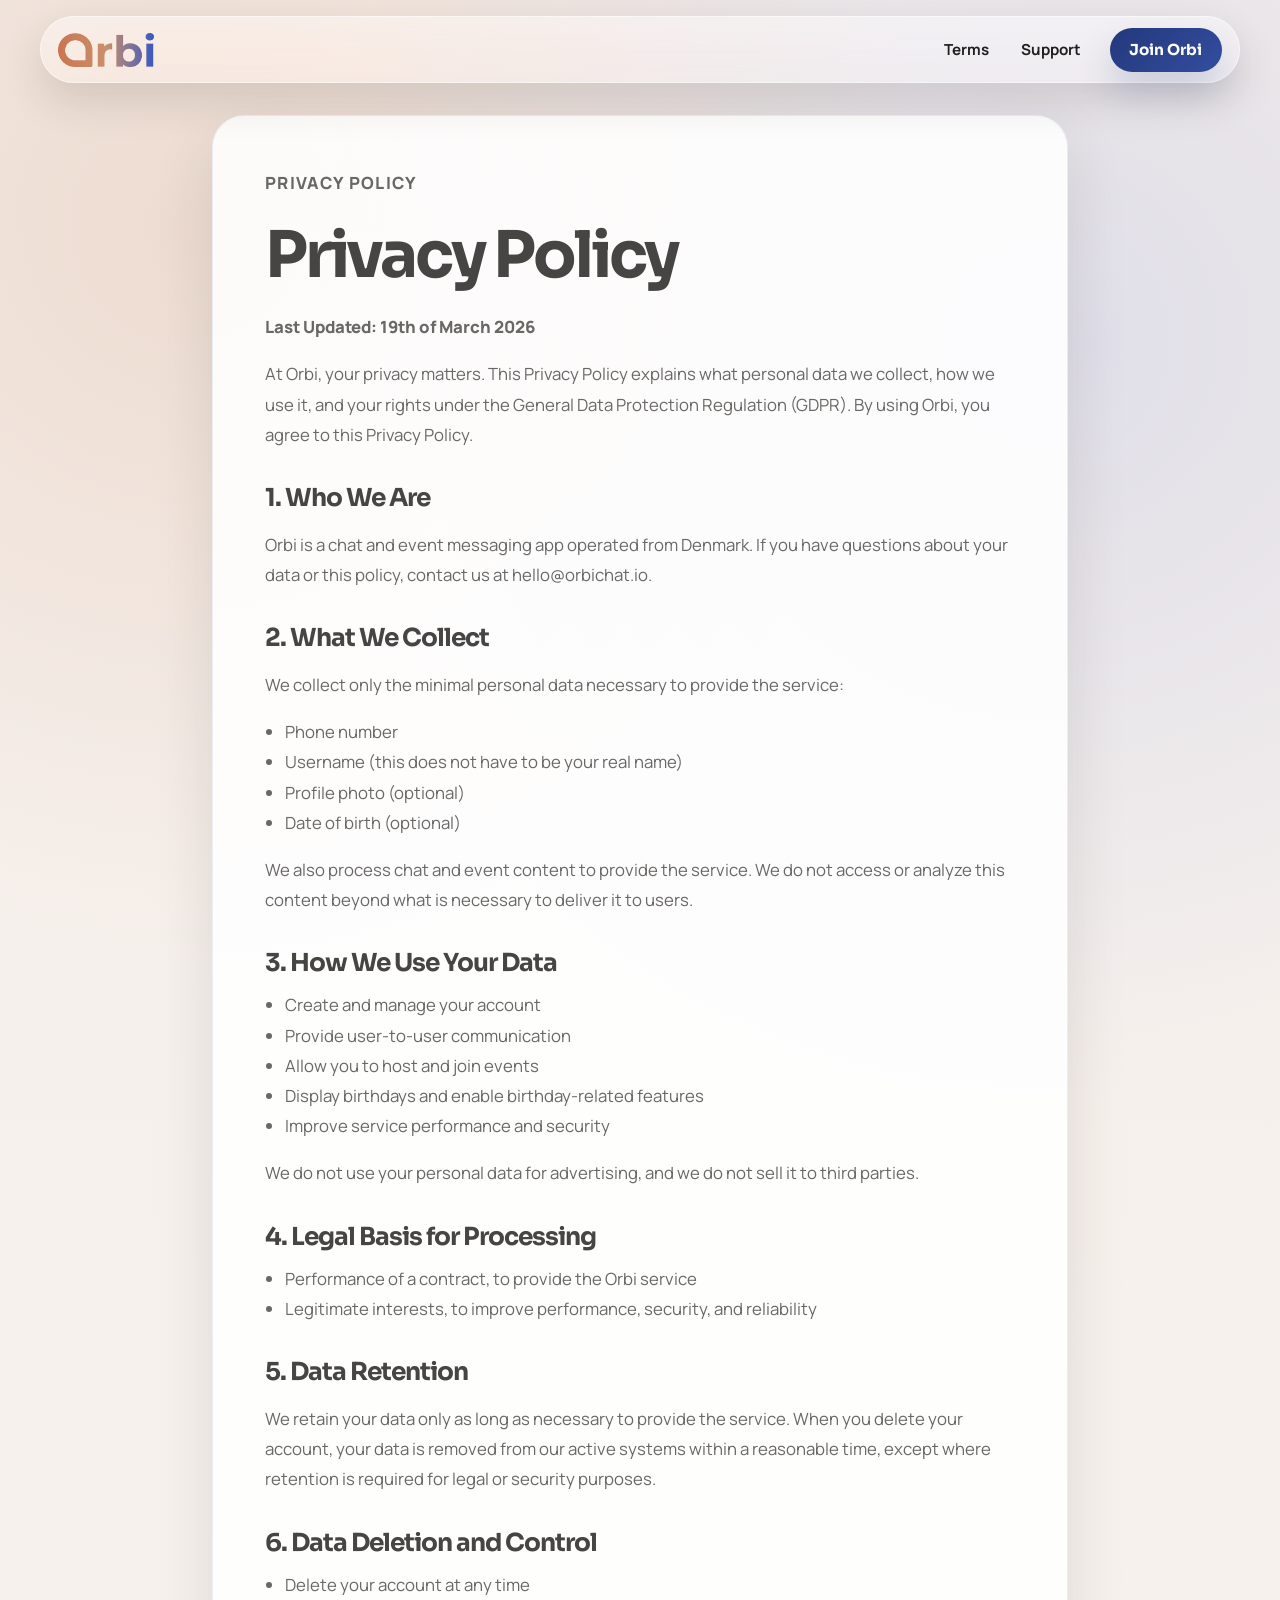
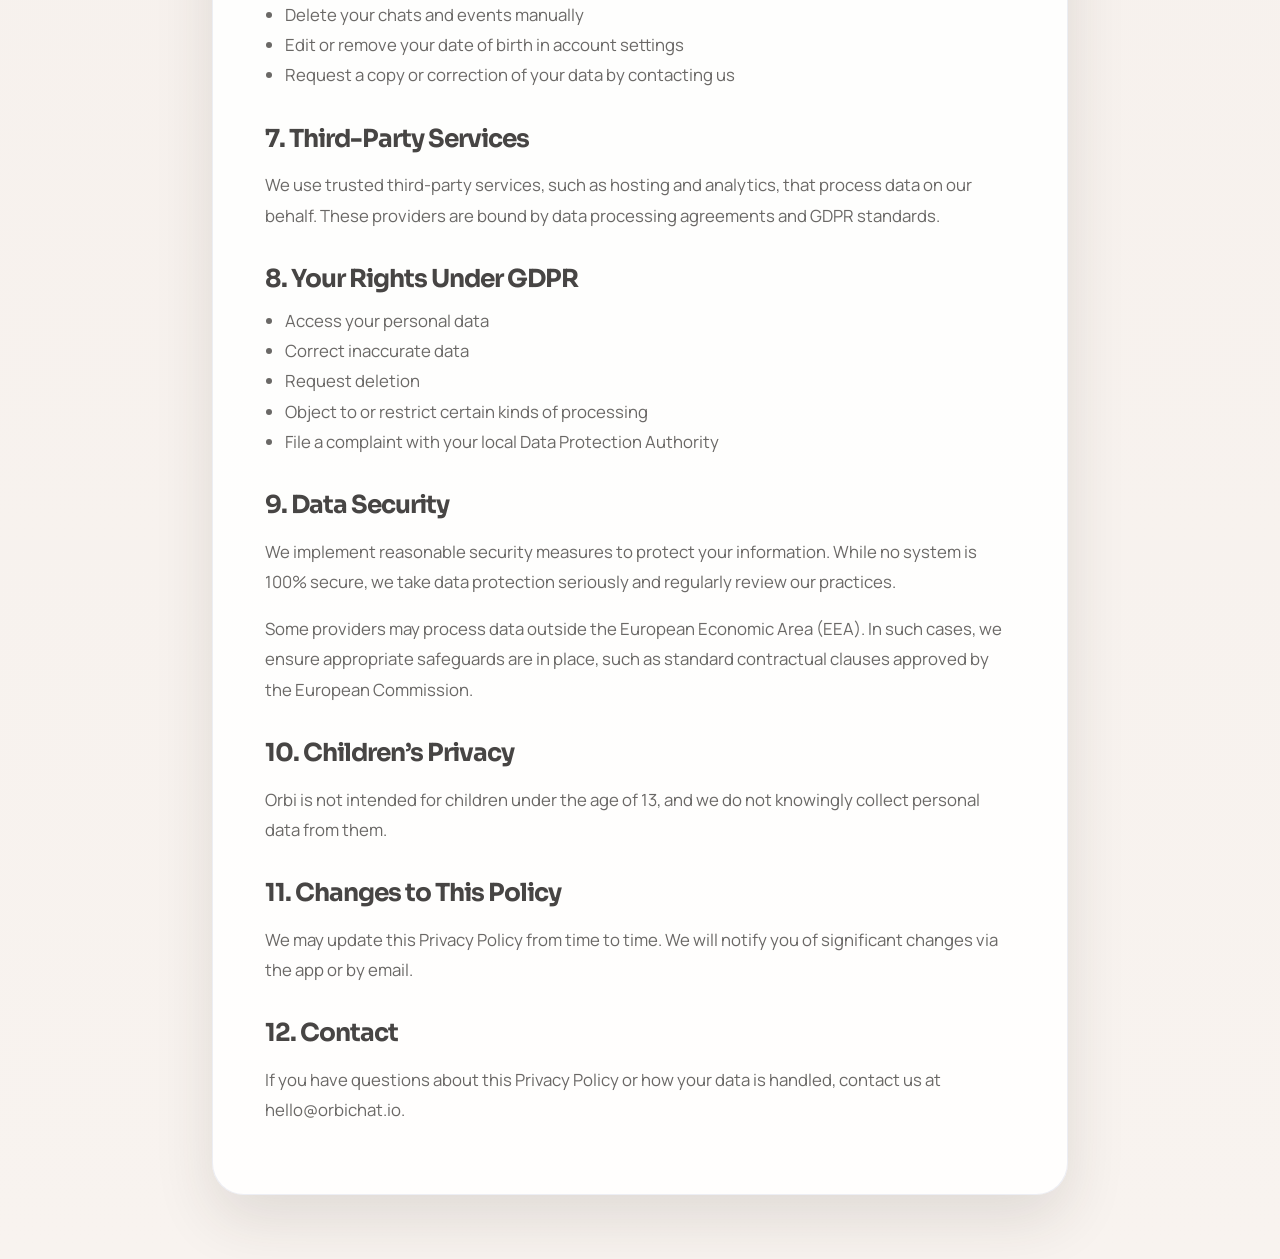
==== privacy/index.html @ 4a2b4b4e ".html removal" ====
<!DOCTYPE html>
<html lang="en">
  <head>
    <meta charset="UTF-8" />
    <meta name="viewport" content="width=device-width, initial-scale=1.0" />
    <title>Orbi | Privacy Policy</title>
    <meta
      name="description"
      content="Read how Orbi handles personal data, privacy, and GDPR-related rights."
    />
    <link rel="canonical" href="https://orbichat.io/privacy" />
    <link rel="icon" type="image/png" href="../assets/favicon.png" />
    <link rel="preconnect" href="https://fonts.googleapis.com" />
    <link rel="preconnect" href="https://fonts.gstatic.com" crossorigin />
    <link
      href="https://fonts.googleapis.com/css2?family=Manrope:wght@400;500;600;700;800&family=Sora:wght@500;600;700;800&display=swap"
      rel="stylesheet"
    />
    <link rel="stylesheet" href="../styles.css" />
  </head>
  <body class="legal-body">
    <div class="page-shell">
      <header class="site-header legal-header">
        <div class="nav-shell">
          <a class="brand" href="../" aria-label="Orbi home">
            <img src="../assets/orbi-logo-color.png" alt="Orbi" />
          </a>
          <nav class="site-nav desktop-nav" aria-label="Secondary">
            <a href="../terms">Terms</a>
            <a href="../support">Support</a>
          </nav>
          <a class="cta-pill desktop-cta" href="../">Join Orbi</a>
          <button
            class="menu-toggle"
            type="button"
            aria-expanded="false"
            aria-controls="mobile-menu"
            aria-label="Open menu"
          >
            <span></span>
            <span></span>
            <span></span>
          </button>
          <div class="mobile-menu" id="mobile-menu">
            <nav class="mobile-nav" aria-label="Mobile Secondary">
              <a href="../terms" data-menu-close>Terms</a>
              <a href="../support" data-menu-close>Support</a>
            </nav>
            <a
              class="cta-pill mobile-cta"
              href="../"
              data-menu-close
              >Join Orbi</a
            >
          </div>
        </div>
      </header>

      <main class="legal-main">
        <article class="legal-sheet" data-reveal>
          <p class="eyebrow">Privacy Policy</p>
          <h1>Privacy Policy</h1>
          <p class="legal-lead">Last Updated: 19th of March 2026</p>
          <p>
            At Orbi, your privacy matters. This Privacy Policy explains what
            personal data we collect, how we use it, and your rights under the
            General Data Protection Regulation (GDPR). By using Orbi, you agree
            to this Privacy Policy.
          </p>

          <section>
            <h2>1. Who We Are</h2>
            <p>
              Orbi is a chat and event messaging app operated from Denmark. If
              you have questions about your data or this policy, contact us at
              <a href="mailto:hello@orbichat.io">hello@orbichat.io</a>.
            </p>
          </section>

          <section>
            <h2>2. What We Collect</h2>
            <p>We collect only the minimal personal data necessary to provide the service:</p>
            <ul>
              <li>Phone number</li>
              <li>Username (this does not have to be your real name)</li>
              <li>Profile photo (optional)</li>
              <li>Date of birth (optional)</li>
            </ul>
            <p>
              We also process chat and event content to provide the service. We
              do not access or analyze this content beyond what is necessary to
              deliver it to users.
            </p>
          </section>

          <section>
            <h2>3. How We Use Your Data</h2>
            <ul>
              <li>Create and manage your account</li>
              <li>Provide user-to-user communication</li>
              <li>Allow you to host and join events</li>
              <li>Display birthdays and enable birthday-related features</li>
              <li>Improve service performance and security</li>
            </ul>
            <p>
              We do not use your personal data for advertising, and we do not
              sell it to third parties.
            </p>
          </section>

          <section>
            <h2>4. Legal Basis for Processing</h2>
            <ul>
              <li>Performance of a contract, to provide the Orbi service</li>
              <li>Legitimate interests, to improve performance, security, and reliability</li>
            </ul>
          </section>

          <section>
            <h2>5. Data Retention</h2>
            <p>
              We retain your data only as long as necessary to provide the
              service. When you delete your account, your data is removed from
              our active systems within a reasonable time, except where retention
              is required for legal or security purposes.
            </p>
          </section>

          <section>
            <h2>6. Data Deletion and Control</h2>
            <ul>
              <li>Delete your account at any time</li>
              <li>Delete your chats and events manually</li>
              <li>Edit or remove your date of birth in account settings</li>
              <li>Request a copy or correction of your data by contacting us</li>
            </ul>
          </section>

          <section>
            <h2>7. Third-Party Services</h2>
            <p>
              We use trusted third-party services, such as hosting and analytics,
              that process data on our behalf. These providers are bound by data
              processing agreements and GDPR standards.
            </p>
          </section>

          <section>
            <h2>8. Your Rights Under GDPR</h2>
            <ul>
              <li>Access your personal data</li>
              <li>Correct inaccurate data</li>
              <li>Request deletion</li>
              <li>Object to or restrict certain kinds of processing</li>
              <li>File a complaint with your local Data Protection Authority</li>
            </ul>
          </section>

          <section>
            <h2>9. Data Security</h2>
            <p>
              We implement reasonable security measures to protect your
              information. While no system is 100% secure, we take data
              protection seriously and regularly review our practices.
            </p>
            <p>Some providers may process data outside the European Economic Area (EEA). 
              In such cases, we ensure appropriate safeguards are in place, 
              such as standard contractual clauses approved by the European Commission.</p>
          </section>

          <section>
            <h2>10. Children’s Privacy</h2>
            <p>
              Orbi is not intended for children under the age of 13, and we do
              not knowingly collect personal data from them.
            </p>
          </section>

          <section>
            <h2>11. Changes to This Policy</h2>
            <p>
              We may update this Privacy Policy from time to time. We will notify
              you of significant changes via the app or by email.
            </p>
          </section>

          <section>
            <h2>12. Contact</h2>
            <p>
              If you have questions about this Privacy Policy or how your data is
              handled, contact us at
              <a href="mailto:hello@orbichat.io">hello@orbichat.io</a>.
            </p>
          </section>
        </article>
      </main>
    </div>

    <script src="../script.js"></script>
  </body>
</html>
---- styles.css ----
:root {
  --bg: #f5efeb;
  --bg-soft: #fbf7f3;
  --surface: rgba(255, 255, 255, 0.8);
  --surface-strong: #ffffff;
  --ink: #474544;
  --muted: #6a6866;
  --brand-orange: #c98358;
  --brand-orange-deep: #b86538;
  --brand-blue: #24387b;
  --brand-blue-light: #6c82d8;
  --brand-blue-deep: #334d9f;
  --line: rgba(36, 56, 123, 0.08);
  --shadow-lg: 0 24px 60px rgba(47, 40, 36, 0.12);
  --shadow-md: 0 18px 40px rgba(47, 40, 36, 0.12);
  --radius-xl: 2rem;
  --radius-lg: 1.5rem;
  --radius-pill: 999px;
  --content-width: 1200px;
  --section-padding: clamp(4rem, 7vw, 6.5rem);
}

*,
*::before,
*::after {
  box-sizing: border-box;
}

html {
  scroll-behavior: smooth;
  overflow-x: clip;
}

body {
  margin: 0;
  font-family: "Manrope", sans-serif;
  background:
    radial-gradient(circle at 15% 8%, rgba(201, 131, 88, 0.18), transparent 26%),
    radial-gradient(circle at 82% 12%, rgba(108, 130, 216, 0.16), transparent 28%),
    linear-gradient(180deg, var(--bg) 0%, #f8f3ef 100%);
  color: var(--ink);
  overflow-x: clip;
}

img {
  display: block;
  max-width: 100%;
}

a {
  color: inherit;
  text-decoration: none;
}

.page-shell {
  min-height: 100vh;
}

.site-header {
  position: sticky;
  top: 0;
  z-index: 20;
  padding: calc(0.65rem + 6px) 0.85rem 0;
}

.nav-shell {
  position: relative;
  max-width: var(--content-width);
  margin: 0 auto;
  display: flex;
  align-items: center;
  gap: 1rem;
  padding: 0.7rem 1.15rem;
  border-radius: var(--radius-pill);
  background:
    linear-gradient(180deg, rgba(255, 255, 255, 0.32), rgba(255, 255, 255, 0.14)),
    rgba(255, 255, 255, 0.18);
  backdrop-filter: blur(22px) saturate(145%);
  -webkit-backdrop-filter: blur(22px) saturate(145%);
  box-shadow: 0 18px 42px rgba(47, 40, 36, 0.14);
}

.nav-shell::before {
  content: "";
  position: absolute;
  inset: 0;
  border: 1px solid rgba(255, 255, 255, 0.5);
  border-radius: inherit;
  pointer-events: none;
}

.brand {
  position: relative;
  z-index: 1;
  display: inline-flex;
  align-items: center;
  font-family: "Sora", sans-serif;
  line-height: 0;
}

.brand img {
  display: block;
  width: 5.95rem;
  height: auto;
}

.desktop-cta {
  flex-shrink: 0;
}

.site-nav {
  margin-left: auto;
  position: relative;
  z-index: 1;
  display: flex;
  flex-wrap: wrap;
  align-items: center;
  justify-content: center;
  gap: 0.25rem;
}

.site-nav a,
.cta-pill {
  border-radius: var(--radius-pill);
  transition: transform 180ms ease, background-color 180ms ease, color 180ms ease;
}

.site-nav a {
  padding: 0.65rem 0.85rem;
  font-size: 0.95rem;
  font-weight: 700;
  color: #202020;
}

.site-nav a:hover,
.site-nav a:focus-visible {
  background: rgba(36, 56, 123, 0.06);
  outline: none;
}

.cta-pill {
  position: relative;
  z-index: 1;
  display: inline-flex;
  align-items: center;
  justify-content: center;
  min-height: 2.7rem;
  padding: 0.8rem 1.2rem;
  font-family: "Sora", sans-serif;
  font-size: 0.95rem;
  font-weight: 700;
  background: linear-gradient(135deg, var(--brand-blue) 0%, var(--brand-blue-deep) 100%);
  color: #fff;
  box-shadow: 0 18px 34px rgba(36, 56, 123, 0.18);
}

.cta-pill:hover,
.cta-pill:focus-visible,
.store-badge:hover,
.store-badge:focus-visible {
  transform: translateY(-2px);
  outline: none;
  filter: brightness(1.03);
}

.cta-pill-solid {
  width: 100%;
}

.menu-toggle,
.mobile-menu {
  display: none;
}

.menu-toggle {
  position: relative;
  z-index: 1;
  width: 2.9rem;
  height: 2.9rem;
  margin-left: auto;
  border: 1px solid rgba(36, 56, 123, 0.12);
  border-radius: 999px;
  background: rgba(255, 255, 255, 0.34);
  box-shadow: inset 0 1px 0 rgba(255, 255, 255, 0.58);
  cursor: pointer;
  transition: transform 180ms ease, background-color 180ms ease;
}

.menu-toggle:hover,
.menu-toggle:focus-visible {
  background: rgba(255, 255, 255, 0.48);
  transform: translateY(-1px);
  outline: none;
}

.menu-toggle span {
  position: absolute;
  left: 50%;
  width: 1rem;
  height: 2px;
  border-radius: 999px;
  background: var(--brand-blue);
  transform: translateX(-50%);
  transition: transform 180ms ease, opacity 180ms ease, top 180ms ease;
}

.menu-toggle span:nth-child(1) {
  top: 0.9rem;
}

.menu-toggle span:nth-child(2) {
  top: 1.34rem;
}

.menu-toggle span:nth-child(3) {
  top: 1.78rem;
}

.nav-shell.menu-open .menu-toggle span:nth-child(1) {
  top: 1.34rem;
  transform: translateX(-50%) rotate(45deg);
}

.nav-shell.menu-open .menu-toggle span:nth-child(2) {
  opacity: 0;
}

.nav-shell.menu-open .menu-toggle span:nth-child(3) {
  top: 1.34rem;
  transform: translateX(-50%) rotate(-45deg);
}

.mobile-menu {
  position: relative;
  z-index: 1;
  width: 100%;
  padding-top: 0.9rem;
}

.mobile-nav {
  display: grid;
  gap: 0.35rem;
}

.mobile-nav a {
  padding: 0.95rem 1rem;
  border-radius: 1.1rem;
  font-size: 1.05rem;
  font-weight: 700;
  color: #202020;
  background: rgba(255, 255, 255, 0.28);
}

.mobile-nav a:hover,
.mobile-nav a:focus-visible {
  background: rgba(255, 255, 255, 0.42);
  outline: none;
}

.mobile-cta {
  width: 100%;
  margin-top: 0.8rem;
}

.section {
  max-width: var(--content-width);
  margin: 0 auto;
  padding: var(--section-padding) 1.25rem;
}

.hero {
  position: relative;
  display: grid;
  grid-template-columns: minmax(0, 1fr) minmax(320px, 460px);
  align-items: center;
  gap: clamp(2rem, 5vw, 4rem);
  min-height: calc(100vh - 7rem);
  isolation: isolate;
}

.hero::before,
.hero::after {
  content: "";
  position: absolute;
  z-index: 0;
  border-radius: 50%;
  pointer-events: none;
  filter: blur(88px);
  opacity: 1;
}

.hero::before {
  top: 2rem;
  right: 6rem;
  width: 28rem;
  height: 28rem;
  background: radial-gradient(
    circle,
    rgba(244, 161, 101, 0.54) 0%,
    rgba(244, 161, 101, 0.22) 38%,
    transparent 76%
  );
}

.hero::after {
  right: -2rem;
  bottom: 3rem;
  width: 26rem;
  height: 26rem;
  background: radial-gradient(
    circle,
    rgba(117, 132, 238, 0.46) 0%,
    rgba(117, 132, 238, 0.2) 40%,
    transparent 78%
  );
}

.hero-copy {
  position: relative;
  z-index: 1;
  max-width: 40rem;
}

.eyebrow {
  margin: 0 0 1rem;
  font-size: 0.9rem;
  font-weight: 800;
  letter-spacing: 0.08em;
  text-transform: uppercase;
  color: var(--brand-orange);
}

.eyebrow-light {
  color: rgba(255, 255, 255, 0.74);
}

.hero h1,
.section-heading h2,
.feature-topline h2,
.faq-wrap h2,
.legal-sheet h1 {
  margin: 0;
  font-family: "Sora", sans-serif;
  letter-spacing: -0.05em;
}

.hero h1 {
  font-size: clamp(3rem, 7vw, 5.5rem);
  line-height: 0.95;
}

.hero-text,
.hero-subtext,
.section-heading p,
.feature-copy p,
.faq-item p,
.contact-card p,
.legal-sheet p,
.support-card p,
.legal-sheet li {
  font-size: 1.05rem;
  line-height: 1.8;
  color: var(--muted);
}

.hero-subtext {
  max-width: 34rem;
}

.store-actions {
  display: flex;
  flex-wrap: wrap;
  gap: 1rem;
  margin-top: 2rem;
}

.store-badge {
  display: inline-flex;
  align-items: center;
  justify-content: center;
  flex: 0 0 auto;
  line-height: 0;
  transition: transform 180ms ease, filter 180ms ease;
}

.official-store-badge {
  width: 16rem;
}

.official-store-badge img {
  display: block;
  width: 100%;
  height: auto;
  filter: drop-shadow(0 14px 22px rgba(17, 17, 17, 0.14));
}

.app-store-badge,
.google-play-badge {
  border-radius: 0.82rem;
}

.hero-visual {
  position: relative;
  z-index: 1;
  height: 49rem;
  padding: 0.75rem 0;
  overflow: hidden;
  isolation: isolate;
  transform: translateY(-5.25rem);
  margin-bottom: -5.25rem;
}

.hero-marquee {
  --marquee-gap: 1rem;
  position: relative;
  z-index: 1;
  display: grid;
  grid-template-columns: repeat(2, minmax(0, 1fr));
  gap: var(--marquee-gap);
  width: min(100%, 28rem);
  height: 100%;
  margin-left: auto;
}

.marquee-column {
  position: relative;
  overflow: hidden;
  -webkit-mask-image: linear-gradient(
    to bottom,
    transparent 0%,
    #000 9%,
    #000 91%,
    transparent 100%
  );
  mask-image: linear-gradient(
    to bottom,
    transparent 0%,
    #000 9%,
    #000 91%,
    transparent 100%
  );
}

.marquee-track {
  display: flex;
  flex-direction: column;
  gap: var(--marquee-gap);
}

.marquee-up .marquee-track {
  animation: marquee-up 46s linear infinite;
}

.marquee-down .marquee-track {
  animation: marquee-down 52s linear infinite;
}

.marquee-set {
  display: grid;
  gap: var(--marquee-gap);
}

.marquee-shot {
  margin: 0;
  padding: 0.32rem;
  border-radius: 2.15rem;
  background: #2c2a2b;
}

.marquee-shot img {
  width: 100%;
  border-radius: 1.85rem;
}

.glow {
  position: absolute;
  border-radius: 50%;
  filter: blur(10px);
  opacity: 0.9;
}

.glow-orange {
  top: 8rem;
  right: 6rem;
  width: 13rem;
  height: 13rem;
  background: radial-gradient(circle, rgba(255, 184, 99, 0.54), transparent 72%);
}

.glow-blue {
  left: 0;
  bottom: 8rem;
  width: 12rem;
  height: 12rem;
  background: radial-gradient(circle, rgba(109, 129, 237, 0.4), transparent 74%);
}

.section-heading {
  max-width: 44rem;
  margin-bottom: 2rem;
}

.principles {
  position: relative;
  isolation: isolate;
}

.principles::before {
  content: "";
  position: absolute;
  left: 12rem;
  top: 10.5rem;
  width: 20rem;
  height: 20rem;
  border-radius: 50%;
  background: radial-gradient(
    circle,
    rgba(233, 145, 86, 0.38) 0%,
    rgba(233, 145, 86, 0.2) 38%,
    transparent 76%
  );
  filter: blur(74px);
  opacity: 1;
  pointer-events: none;
  z-index: 0;
}

.principles::after {
  content: "";
  position: absolute;
  left: -6.5rem;
  top: 1.5rem;
  width: 18rem;
  height: 18rem;
  border-radius: 50%;
  background: radial-gradient(
    circle,
    rgba(109, 129, 237, 0.34) 0%,
    rgba(109, 129, 237, 0.17) 42%,
    transparent 76%
  );
  filter: blur(72px);
  opacity: 1;
  pointer-events: none;
  z-index: 0;
}

.principles > * {
  position: relative;
  z-index: 1;
}

.section-heading h2,
.feature-topline h2,
.faq-wrap h2 {
  font-size: clamp(2.3rem, 5vw, 3.6rem);
  line-height: 0.98;
}

.principle-grid {
  display: grid;
  grid-template-columns: repeat(3, minmax(0, 1fr));
  gap: 1.2rem;
}

.principle-card,
.support-card {
  padding: 1.8rem;
  border: 1px solid var(--line);
  border-radius: var(--radius-xl);
  background: rgba(255, 255, 255, 0.84);
  box-shadow: var(--shadow-md);
}

.principle-icon {
  display: inline-flex;
  align-items: center;
  justify-content: center;
  width: 3rem;
  height: 3rem;
  border-radius: 1rem;
  background: rgba(36, 56, 123, 0.08);
  color: var(--brand-blue);
  font-family: "Sora", sans-serif;
  font-size: 0.95rem;
  font-weight: 800;
}

.principle-card h3,
.feature-copy h3,
.support-card h2,
.legal-sheet h2 {
  font-family: "Sora", sans-serif;
  letter-spacing: -0.04em;
}

.feature-band,
.faq-band,
.contact-band {
  max-width: none;
  padding-left: 1rem;
  padding-right: 1rem;
}

.feature-band {
  background: var(--brand-blue-light);
}

.faq-band {
  background: var(--brand-blue);
}

.contact-band {
  background: var(--brand-orange);
}

.feature-frame,
.faq-wrap,
.contact-grid {
  max-width: var(--content-width);
  margin: 0 auto;
}

.faq-wrap .section-heading h2 {
  color: #ffffff;
}

.faq-wrap .section-heading p {
  color: rgba(255, 255, 255, 0.8);
}

.faq-wrap .eyebrow {
  color: rgba(255, 255, 255, 0.72);
}

.feature-frame {
  padding: clamp(2rem, 5vw, 3rem);
}

.feature-topline {
  text-align: center;
  color: #fff;
}

.feature-carousel {
  display: grid;
  grid-template-columns: auto minmax(0, 1fr) auto;
  align-items: center;
  gap: 1rem;
  margin-top: 2rem;
}

.carousel-arrow {
  width: 3.5rem;
  height: 3.5rem;
  border: 1px solid rgba(255, 255, 255, 0.2);
  border-radius: 50%;
  background: rgba(255, 255, 255, 0.08);
  color: #fff;
  font-size: 2rem;
  cursor: pointer;
  transition: transform 180ms ease, background-color 180ms ease;
}

.carousel-arrow:hover,
.carousel-arrow:focus-visible {
  background: rgba(255, 255, 255, 0.16);
  transform: translateY(-2px);
  outline: none;
}

.carousel-viewport {
  overflow: hidden;
}

.carousel-track {
  display: flex;
  transition: transform 420ms ease;
}

.feature-slide {
  flex: 0 0 100%;
  display: grid;
  grid-template-columns: 1.05fr 1fr;
  gap: clamp(1.5rem, 4vw, 3rem);
  align-items: center;
  min-height: 27rem;
  padding: 1.75rem;
  border: 1px solid rgba(255, 255, 255, 0.14);
  border-radius: 2rem;
  background: rgba(255, 255, 255, 0.09);
}

.feature-copy h3 {
  margin: 0 0 1rem;
  font-size: clamp(2.3rem, 4.4vw, 3.4rem);
  line-height: 0.98;
  color: #fff;
}

.feature-copy p {
  margin: 0;
  color: rgba(255, 255, 255, 0.86);
}

.feature-visual {
  position: relative;
  min-height: 19rem;
}

.tilted-phone,
.feature-phone {
  position: absolute;
  border-radius: 2rem;
  background: #232323;
  box-shadow: 0 30px 44px rgba(22, 30, 72, 0.24);
}

.tilted-phone::before,
.tilted-phone::after,
.feature-phone::before,
.feature-phone::after {
  content: "";
  position: absolute;
}

.tilted-phone::before,
.feature-phone::before {
  inset: 0.35rem;
  border-radius: 1.7rem;
}

.tilted-phone::after,
.feature-phone::after {
  top: 0.65rem;
  left: 50%;
  transform: translateX(-50%);
  width: 34%;
  height: 0.8rem;
  border-radius: 999px;
  background: rgba(17, 17, 17, 0.55);
}

.dark-phone,
.light-phone {
  width: 9.5rem;
  height: 16.3rem;
}

.dark-phone {
  left: 2rem;
  top: 1rem;
  transform: rotate(-11deg);
}

.dark-phone::before {
  background:
    linear-gradient(180deg, transparent 2.4rem, rgba(255, 255, 255, 0.08) 2.4rem 3.8rem, transparent 3.8rem),
    linear-gradient(180deg, #151a22, #11161e);
}

.light-phone {
  right: 3rem;
  top: 2rem;
  background: #ffffff;
  transform: rotate(11deg);
}

.light-phone::before {
  background:
    linear-gradient(180deg, transparent 2.4rem, rgba(17, 17, 17, 0.05) 2.4rem 3.8rem, transparent 3.8rem),
    linear-gradient(180deg, #f8f8fb, #f1f1f6);
}

.center-phone,
.shield-phone {
  width: 11rem;
  height: 17.2rem;
  left: 50%;
  top: 0.8rem;
  transform: translateX(-50%);
}

.center-phone::before {
  background:
    linear-gradient(155deg, #bf764e 0%, #d29467 38%, #7d8fcf 100%);
}

.shield-phone::before {
  background:
    linear-gradient(155deg, #bf764e 0%, #cd8a60 42%, #7890d9 100%);
}

.floating-card {
  position: absolute;
  max-width: 9.25rem;
  padding: 0.95rem 1rem;
  border-radius: 1.25rem;
  background: rgba(255, 255, 255, 0.9);
  box-shadow: 0 18px 36px rgba(18, 30, 78, 0.18);
  color: #3b3b3b;
  font-size: 0.9rem;
  font-weight: 700;
  line-height: 1.5;
}

.left-card {
  left: 0;
  bottom: 1.4rem;
}

.right-card {
  right: 0;
  top: 4rem;
}

.carousel-dots {
  display: flex;
  justify-content: center;
  gap: 0.75rem;
  margin-top: 1.4rem;
}

.dot {
  width: 0.75rem;
  height: 0.75rem;
  border: none;
  border-radius: 999px;
  background: rgba(255, 255, 255, 0.42);
  cursor: pointer;
}

.dot.is-active {
  width: 2rem;
  background: #fff;
}

.section-heading-center {
  margin-left: auto;
  margin-right: auto;
  text-align: center;
}

.faq-list {
  max-width: 54rem;
  margin: 0 auto;
  display: grid;
  gap: 1rem;
}

.faq-item {
  border: 1px solid rgba(255, 255, 255, 0.14);
  border-radius: var(--radius-lg);
  background: rgba(255, 255, 255, 0.08);
  color: #fff;
  overflow: hidden;
}

.faq-item summary {
  position: relative;
  padding: 1.4rem 4rem 1.4rem 1.4rem;
  cursor: pointer;
  list-style: none;
  font-family: "Sora", sans-serif;
  font-size: 1.3rem;
  font-weight: 700;
}

.faq-item summary::-webkit-details-marker {
  display: none;
}

.faq-item summary::after {
  content: "+";
  position: absolute;
  right: 1.4rem;
  top: 50%;
  transform: translateY(-50%);
  font-size: 1.7rem;
  color: rgba(255, 255, 255, 0.84);
}

.faq-item[open] summary::after {
  content: "−";
}

.faq-item p {
  margin: 0;
  padding: 0 1.4rem 1.4rem;
  color: rgba(255, 255, 255, 0.84);
}

.contact-grid {
  display: grid;
  grid-template-columns: 1fr minmax(18rem, 24rem);
  gap: 2rem;
  align-items: center;
}

.contact-branding {
  display: grid;
  gap: 1.5rem;
}

.footer-logo {
  width: min(17rem, 55vw);
}

.footer-links {
  display: grid;
  gap: 0.75rem;
}

.footer-links a,
.contact-email {
  color: #fff;
  font-weight: 800;
  text-decoration: underline;
  text-underline-offset: 0.18em;
}

.contact-card {
  padding: 2rem;
  border: 1px solid rgba(255, 255, 255, 0.16);
  border-radius: 2rem;
  background: rgba(255, 255, 255, 0.08);
}

.contact-email {
  display: inline-block;
  margin-top: 1.2rem;
  font-family: "Sora", sans-serif;
  font-size: clamp(1.7rem, 4vw, 2.2rem);
  text-decoration: none;
}

.contact-card p {
  margin-bottom: 0;
  color: rgba(255, 255, 255, 0.84);
}

.legal-body {
  min-height: 100vh;
}

.legal-header {
  position: relative;
}

.legal-main {
  max-width: 56rem;
  margin: 0 auto;
  padding: 2rem 1.25rem 4rem;
}

.legal-sheet {
  padding: clamp(2rem, 5vw, 3.25rem);
  border: 1px solid var(--line);
  border-radius: 2rem;
  background: rgba(255, 255, 255, 0.88);
  box-shadow: var(--shadow-lg);
}

.legal-sheet h1 {
  font-size: clamp(2.4rem, 5vw, 4rem);
}

.legal-sheet h2 {
  margin-top: 2rem;
  margin-bottom: 0.75rem;
  font-size: 1.55rem;
}

.legal-lead {
  font-weight: 800;
  color: var(--brand-blue);
}

.legal-sheet ul {
  margin: 0.35rem 0 1rem 1.25rem;
  padding: 0;
}

.support-grid {
  display: grid;
  grid-template-columns: repeat(2, minmax(0, 1fr));
  gap: 1rem;
  margin-top: 2rem;
}

.support-card h2 {
  margin-top: 0;
  margin-bottom: 0.75rem;
  font-size: 1.35rem;
}

.sr-only {
  position: absolute;
  width: 1px;
  height: 1px;
  padding: 0;
  margin: -1px;
  overflow: hidden;
  clip: rect(0, 0, 0, 0);
  white-space: nowrap;
  border: 0;
}

[data-reveal] {
  opacity: 1;
  transform: none;
  transition: opacity 500ms ease, transform 500ms ease;
}

[data-reveal].is-visible {
  opacity: 1;
  transform: translateY(0);
}

@keyframes float {
  0%,
  100% {
    transform: translateY(0);
  }
  50% {
    transform: translateY(-10px);
  }
}

@keyframes marquee-up {
  from {
    transform: translateY(0);
  }
  to {
    transform: translateY(calc(-50% - (var(--marquee-gap) / 2)));
  }
}

@keyframes marquee-down {
  from {
    transform: translateY(calc(-50% - (var(--marquee-gap) / 2)));
  }
  to {
    transform: translateY(0);
  }
}

@media (max-width: 1024px) {
  .hero {
    grid-template-columns: 1fr;
    min-height: auto;
  }

  .hero::before {
    top: 4rem;
    right: 3rem;
    width: 22rem;
    height: 22rem;
  }

  .hero::after {
    right: -1rem;
    bottom: 2rem;
    width: 20rem;
    height: 20rem;
  }

  .hero-copy {
    max-width: none;
  }

  .hero-visual {
    height: 42rem;
    margin-top: 1rem;
    transform: translateY(-4.5rem);
    margin-bottom: -4.5rem;
  }

  .hero-marquee {
    width: min(100%, 25rem);
    margin-right: auto;
  }

  .principle-grid,
  .contact-grid,
  .support-grid,
  .feature-slide {
    grid-template-columns: 1fr;
  }

  .principles::before {
    left: 7.5rem;
    top: 11rem;
    width: 16rem;
    height: 16rem;
  }

  .principles::after {
    left: -4.5rem;
    top: 1rem;
    width: 14rem;
    height: 14rem;
    filter: blur(62px);
  }

  .feature-carousel {
    grid-template-columns: 3.25rem minmax(0, 1fr) 3.25rem;
    gap: 0.75rem;
  }

  .carousel-arrow {
    justify-self: stretch;
    align-self: center;
  }
}

@media (max-width: 760px) {
  .site-header {
    padding-left: 0.75rem;
    padding-right: 0.75rem;
  }

  .nav-shell {
    flex-wrap: wrap;
    align-items: center;
    justify-content: space-between;
  }

  .brand {
    margin-right: auto;
  }

  .brand img {
    width: 5.45rem;
  }

  .desktop-nav,
  .desktop-cta {
    display: none;
  }

  .menu-toggle {
    display: inline-flex;
    align-items: center;
    justify-content: center;
  }

  .nav-shell.menu-open {
    border-radius: 2rem;
    padding-bottom: 1rem;
  }

  .nav-shell.menu-open .mobile-menu {
    display: block;
  }

  .hero-visual {
    height: 34rem;
    transform: translateY(-2.75rem);
    margin-bottom: -2.75rem;
  }

  .hero::before,
  .hero::after {
    filter: blur(62px);
    opacity: 0.88;
  }

  .hero::before {
    top: 4.75rem;
    right: 0.5rem;
    width: 14rem;
    height: 14rem;
  }

  .hero::after {
    right: -1.5rem;
    bottom: 1rem;
    width: 13rem;
    height: 13rem;
  }

  .principles::before {
    left: 1.25rem;
    top: 13rem;
    width: 12rem;
    height: 12rem;
    filter: blur(54px);
    opacity: 0.9;
  }

  .principles::after {
    left: -3rem;
    top: 1.25rem;
    width: 10.5rem;
    height: 10.5rem;
    filter: blur(48px);
    opacity: 0.92;
  }

  .hero-marquee {
    --marquee-gap: 0.75rem;
    width: min(100%, 21rem);
  }

  .marquee-shot {
    padding: 0.26rem;
    border-radius: 1.8rem;
  }

  .marquee-shot img {
    border-radius: 1.5rem;
  }

  .app-store-badge,
  .google-play-badge {
    border-radius: 0.72rem;
  }

  .official-store-badge {
    width: 14.4rem;
  }

  .official-store-badge img {
    width: 100%;
    height: auto;
  }

  .feature-frame {
    padding-left: 0;
    padding-right: 0;
  }

  .feature-slide {
    padding: 1.5rem;
  }

  .feature-carousel {
    grid-template-columns: 1fr;
    gap: 0.75rem;
  }

  .carousel-viewport {
    touch-action: pan-y;
  }

  .carousel-arrow {
    display: none;
    width: 3rem;
    height: 3rem;
  }
}

@media (max-height: 860px) and (min-width: 1025px) {
  .hero.section {
    padding-top: 2rem;
    padding-bottom: 2rem;
  }

  .hero {
    min-height: calc(100vh - 5.5rem);
  }

  .store-actions {
    margin-top: 1.5rem;
  }
}

@media (prefers-reduced-motion: reduce) {
  .marquee-up .marquee-track,
  .marquee-down .marquee-track {
    animation: none;
    transform: none;
  }
}
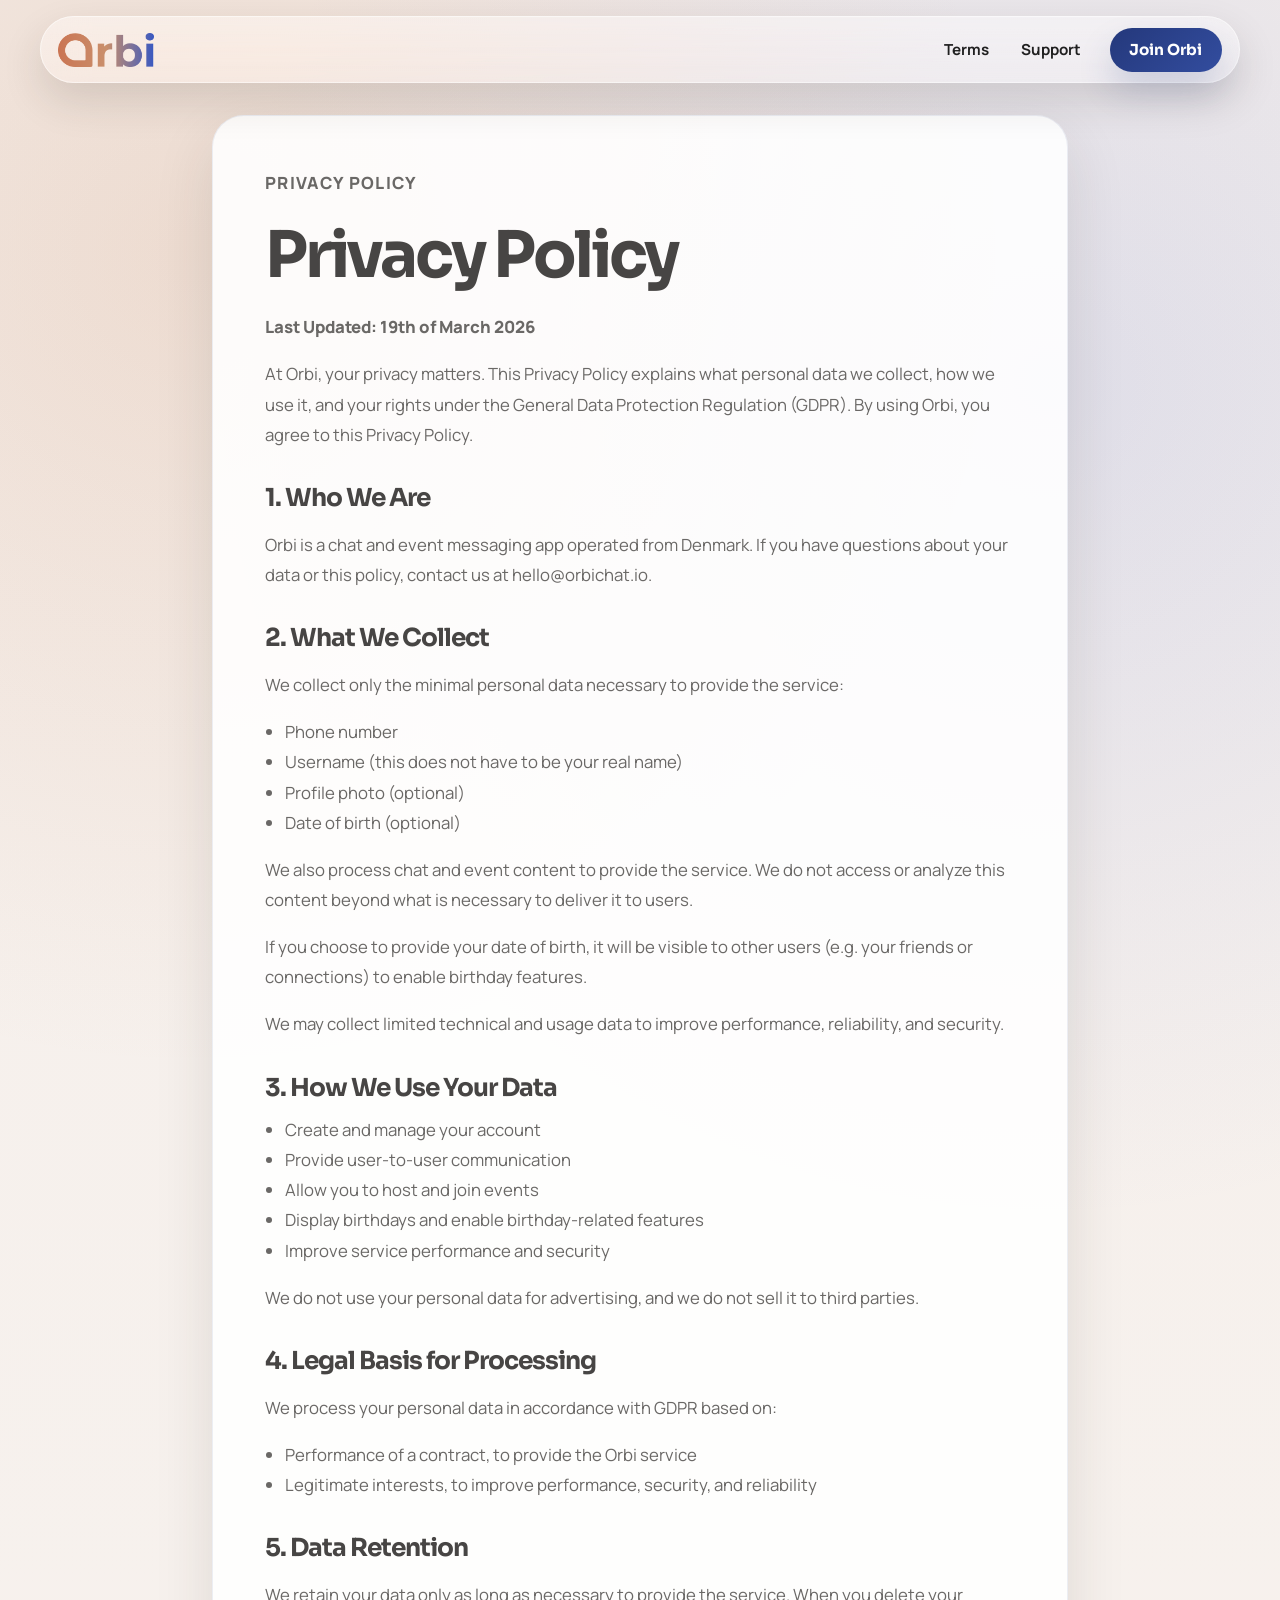
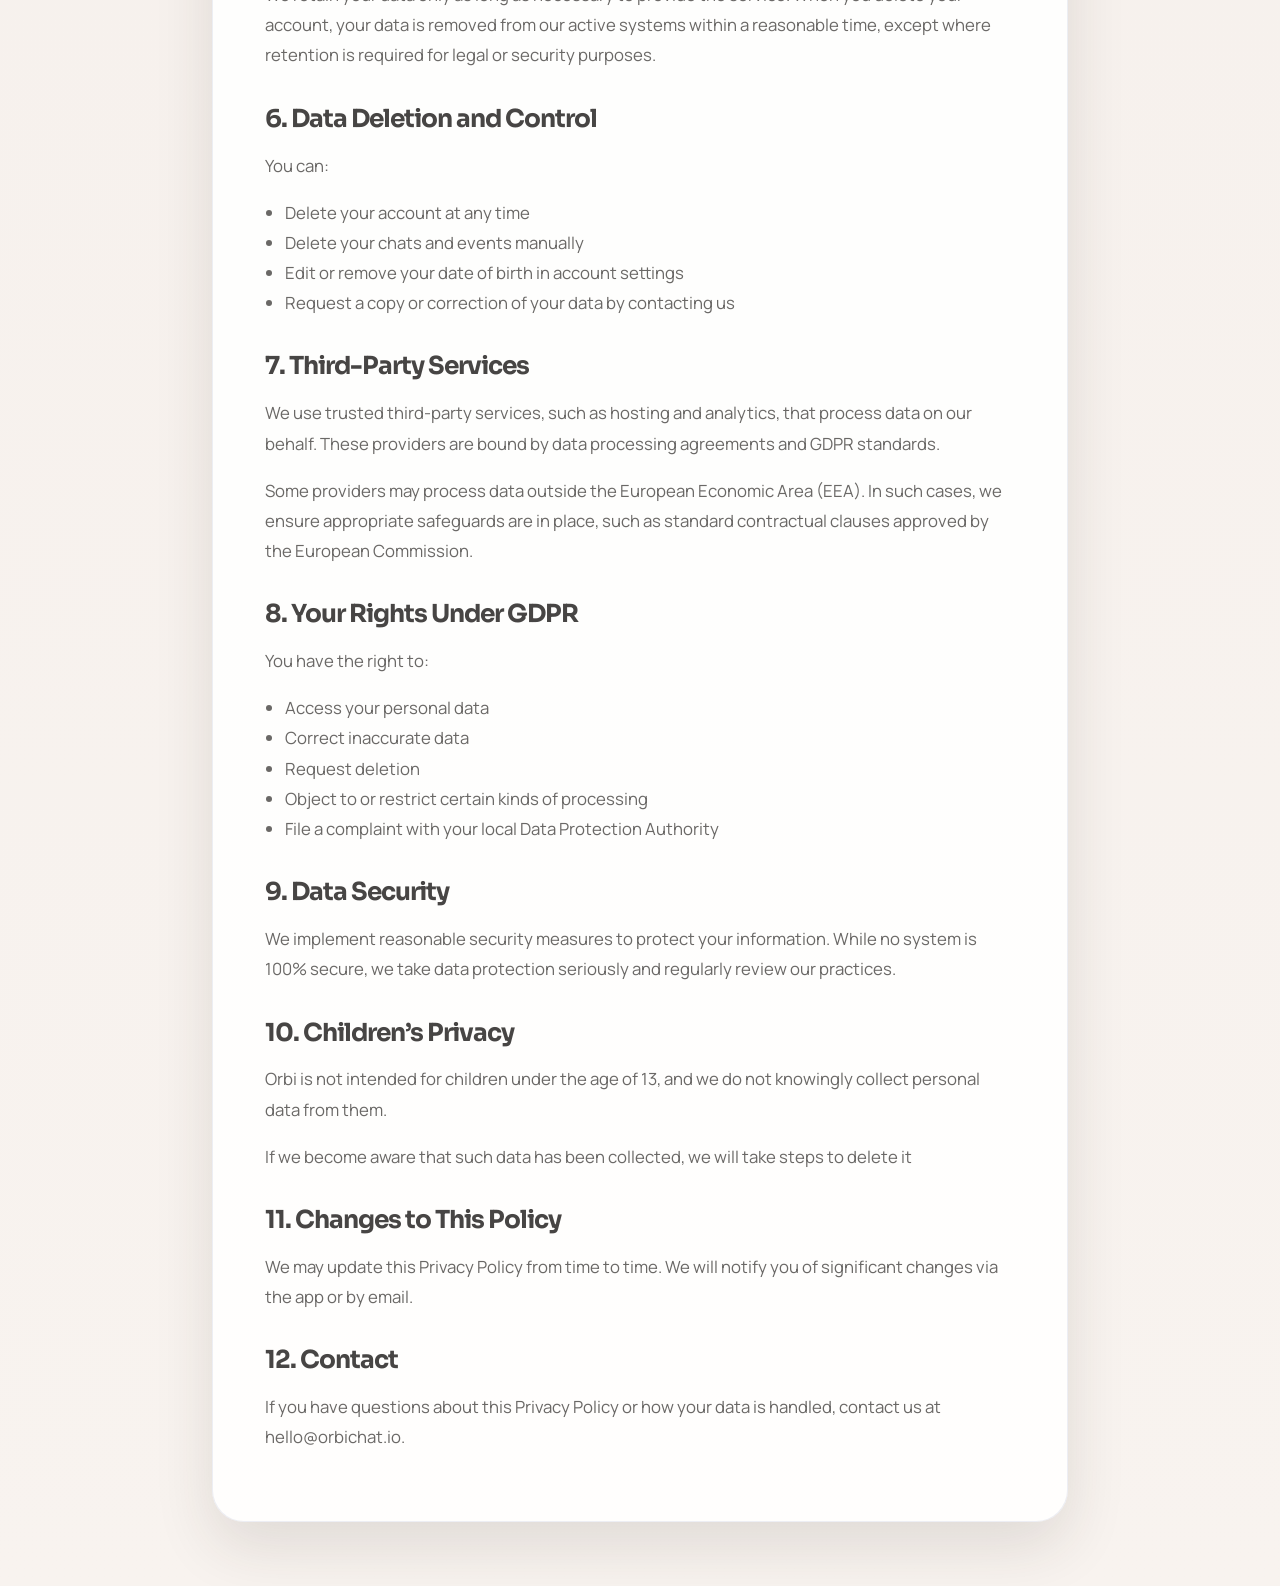
==== commit b94a48bf: "PP update" ====
--- a/privacy/index.html
+++ b/privacy/index.html
@@ -8,8 +8,10 @@
       name="description"
       content="Read how Orbi handles personal data, privacy, and GDPR-related rights."
     />
-    <link rel="canonical" href="https://orbichat.io/privacy" />
+    <link rel="canonical" href="https://orbichat.io/privacy/" />
     <link rel="icon" type="image/png" href="../assets/favicon.png" />
+    <link rel="shortcut icon" href="../assets/favicon.png" />
+    <link rel="apple-touch-icon" href="../assets/favicon.png" />
     <link rel="preconnect" href="https://fonts.googleapis.com" />
     <link rel="preconnect" href="https://fonts.gstatic.com" crossorigin />
     <link
@@ -26,8 +28,8 @@
             <img src="../assets/orbi-logo-color.png" alt="Orbi" />
           </a>
           <nav class="site-nav desktop-nav" aria-label="Secondary">
-            <a href="../terms">Terms</a>
-            <a href="../support">Support</a>
+            <a href="../terms/">Terms</a>
+            <a href="../support/">Support</a>
           </nav>
           <a class="cta-pill desktop-cta" href="../">Join Orbi</a>
           <button
@@ -43,8 +45,8 @@
           </button>
           <div class="mobile-menu" id="mobile-menu">
             <nav class="mobile-nav" aria-label="Mobile Secondary">
-              <a href="../terms" data-menu-close>Terms</a>
-              <a href="../support" data-menu-close>Support</a>
+              <a href="../terms/" data-menu-close>Terms</a>
+              <a href="../support/" data-menu-close>Support</a>
             </nav>
             <a
               class="cta-pill mobile-cta"
@@ -91,7 +93,16 @@
               do not access or analyze this content beyond what is necessary to
               deliver it to users.
             </p>
-          </section>
+            <p>
+              If you choose to provide your date of birth, it will be visible 
+              to other users (e.g. your friends or connections) to enable birthday 
+              features. 
+            </p>
+            <p>
+              We may collect limited technical and usage data to improve performance, 
+              reliability, and security.
+            </p>
+            </section>
 
           <section>
             <h2>3. How We Use Your Data</h2>
@@ -110,6 +121,7 @@
 
           <section>
             <h2>4. Legal Basis for Processing</h2>
+            <p>We process your personal data in accordance with GDPR based on:</p>
             <ul>
               <li>Performance of a contract, to provide the Orbi service</li>
               <li>Legitimate interests, to improve performance, security, and reliability</li>
@@ -128,6 +140,7 @@
 
           <section>
             <h2>6. Data Deletion and Control</h2>
+            <p>You can:</p>
             <ul>
               <li>Delete your account at any time</li>
               <li>Delete your chats and events manually</li>
@@ -143,10 +156,16 @@
               that process data on our behalf. These providers are bound by data
               processing agreements and GDPR standards.
             </p>
+            <p>
+              Some providers may process data outside the European Economic Area (EEA). 
+              In such cases, we ensure appropriate safeguards are in place, 
+              such as standard contractual clauses approved by the European Commission.
+            </p>
           </section>
 
           <section>
             <h2>8. Your Rights Under GDPR</h2>
+            <p>You have the right to:</p>
             <ul>
               <li>Access your personal data</li>
               <li>Correct inaccurate data</li>
@@ -163,9 +182,6 @@
               information. While no system is 100% secure, we take data
               protection seriously and regularly review our practices.
             </p>
-            <p>Some providers may process data outside the European Economic Area (EEA). 
-              In such cases, we ensure appropriate safeguards are in place, 
-              such as standard contractual clauses approved by the European Commission.</p>
           </section>
 
           <section>
@@ -173,6 +189,10 @@
             <p>
               Orbi is not intended for children under the age of 13, and we do
               not knowingly collect personal data from them.
+            </p>
+            <p>
+              If we become aware that such data has been collected, 
+              we will take steps to delete it
             </p>
           </section>
 
--- a/styles.css
+++ b/styles.css
@@ -102,6 +102,7 @@
   display: block;
   width: 5.95rem;
   height: auto;
+  transition: opacity 180ms ease;
 }
 
 .desktop-cta {
@@ -334,6 +335,11 @@
   color: rgba(255, 255, 255, 0.74);
 }
 
+.highlight {
+  color: var(--brand-orange);
+  font-weight: 700;
+}
+
 .hero h1,
 .section-heading h2,
 .feature-topline h2,
@@ -345,7 +351,7 @@
 }
 
 .hero h1 {
-  font-size: clamp(3rem, 7vw, 5.5rem);
+  font-size: clamp(3rem, 7vw, 4.8rem);
   line-height: 0.95;
 }
 
@@ -402,12 +408,12 @@
 .hero-visual {
   position: relative;
   z-index: 1;
-  height: 49rem;
+  height: 56rem;
   padding: 0.75rem 0;
   overflow: hidden;
   isolation: isolate;
-  transform: translateY(-5.25rem);
-  margin-bottom: -5.25rem;
+  transform: translateY(-7.1rem);
+  margin-bottom: -7.1rem;
 }
 
 .hero-marquee {
@@ -452,7 +458,7 @@
 }
 
 .marquee-down .marquee-track {
-  animation: marquee-down 52s linear infinite;
+  animation: marquee-down 46s linear infinite;
 }
 
 .marquee-set {
@@ -503,6 +509,7 @@
 .principles {
   position: relative;
   isolation: isolate;
+  padding-top: 1.8rem;
 }
 
 .principles::before {
@@ -981,17 +988,62 @@
   padding: 0;
 }
 
-.support-grid {
+.support-sections {
   display: grid;
-  grid-template-columns: repeat(2, minmax(0, 1fr));
-  gap: 1rem;
+  gap: 2rem;
   margin-top: 2rem;
 }
 
-.support-card h2 {
+.support-section h2 {
   margin-top: 0;
-  margin-bottom: 0.75rem;
+  margin-bottom: 1rem;
   font-size: 1.35rem;
+}
+
+.support-accordion-list {
+  display: grid;
+  gap: 0.85rem;
+}
+
+.support-accordion-item {
+  border: 1px solid var(--line);
+  border-radius: 1.5rem;
+  background: rgba(255, 255, 255, 0.84);
+  overflow: hidden;
+}
+
+.support-accordion-item summary {
+  position: relative;
+  padding: 1.15rem 3.5rem 1.15rem 1.15rem;
+  cursor: pointer;
+  list-style: none;
+  font-family: "Sora", sans-serif;
+  font-size: 1.08rem;
+  font-weight: 700;
+  color: var(--ink);
+}
+
+.support-accordion-item summary::-webkit-details-marker {
+  display: none;
+}
+
+.support-accordion-item summary::after {
+  content: "+";
+  position: absolute;
+  right: 1.15rem;
+  top: 50%;
+  transform: translateY(-50%);
+  font-size: 1.5rem;
+  color: var(--brand-blue);
+}
+
+.support-accordion-item[open] summary::after {
+  content: "−";
+}
+
+.support-accordion-item p {
+  margin: 0;
+  padding: 0 1.15rem 1.15rem;
 }
 
 .sr-only {
@@ -1070,10 +1122,10 @@
   }
 
   .hero-visual {
-    height: 42rem;
-    margin-top: 1rem;
-    transform: translateY(-4.5rem);
-    margin-bottom: -4.5rem;
+    height: 46rem;
+    margin-top: 4.5rem;
+    transform: translateY(-6.25rem);
+    margin-bottom: -6.25rem;
   }
 
   .hero-marquee {
@@ -1155,9 +1207,10 @@
   }
 
   .hero-visual {
-    height: 34rem;
-    transform: translateY(-2.75rem);
-    margin-bottom: -2.75rem;
+    height: 37rem;
+    margin-top: 4.5rem;
+    transform: translateY(-5rem);
+    margin-bottom: -5rem;
   }
 
   .hero::before,
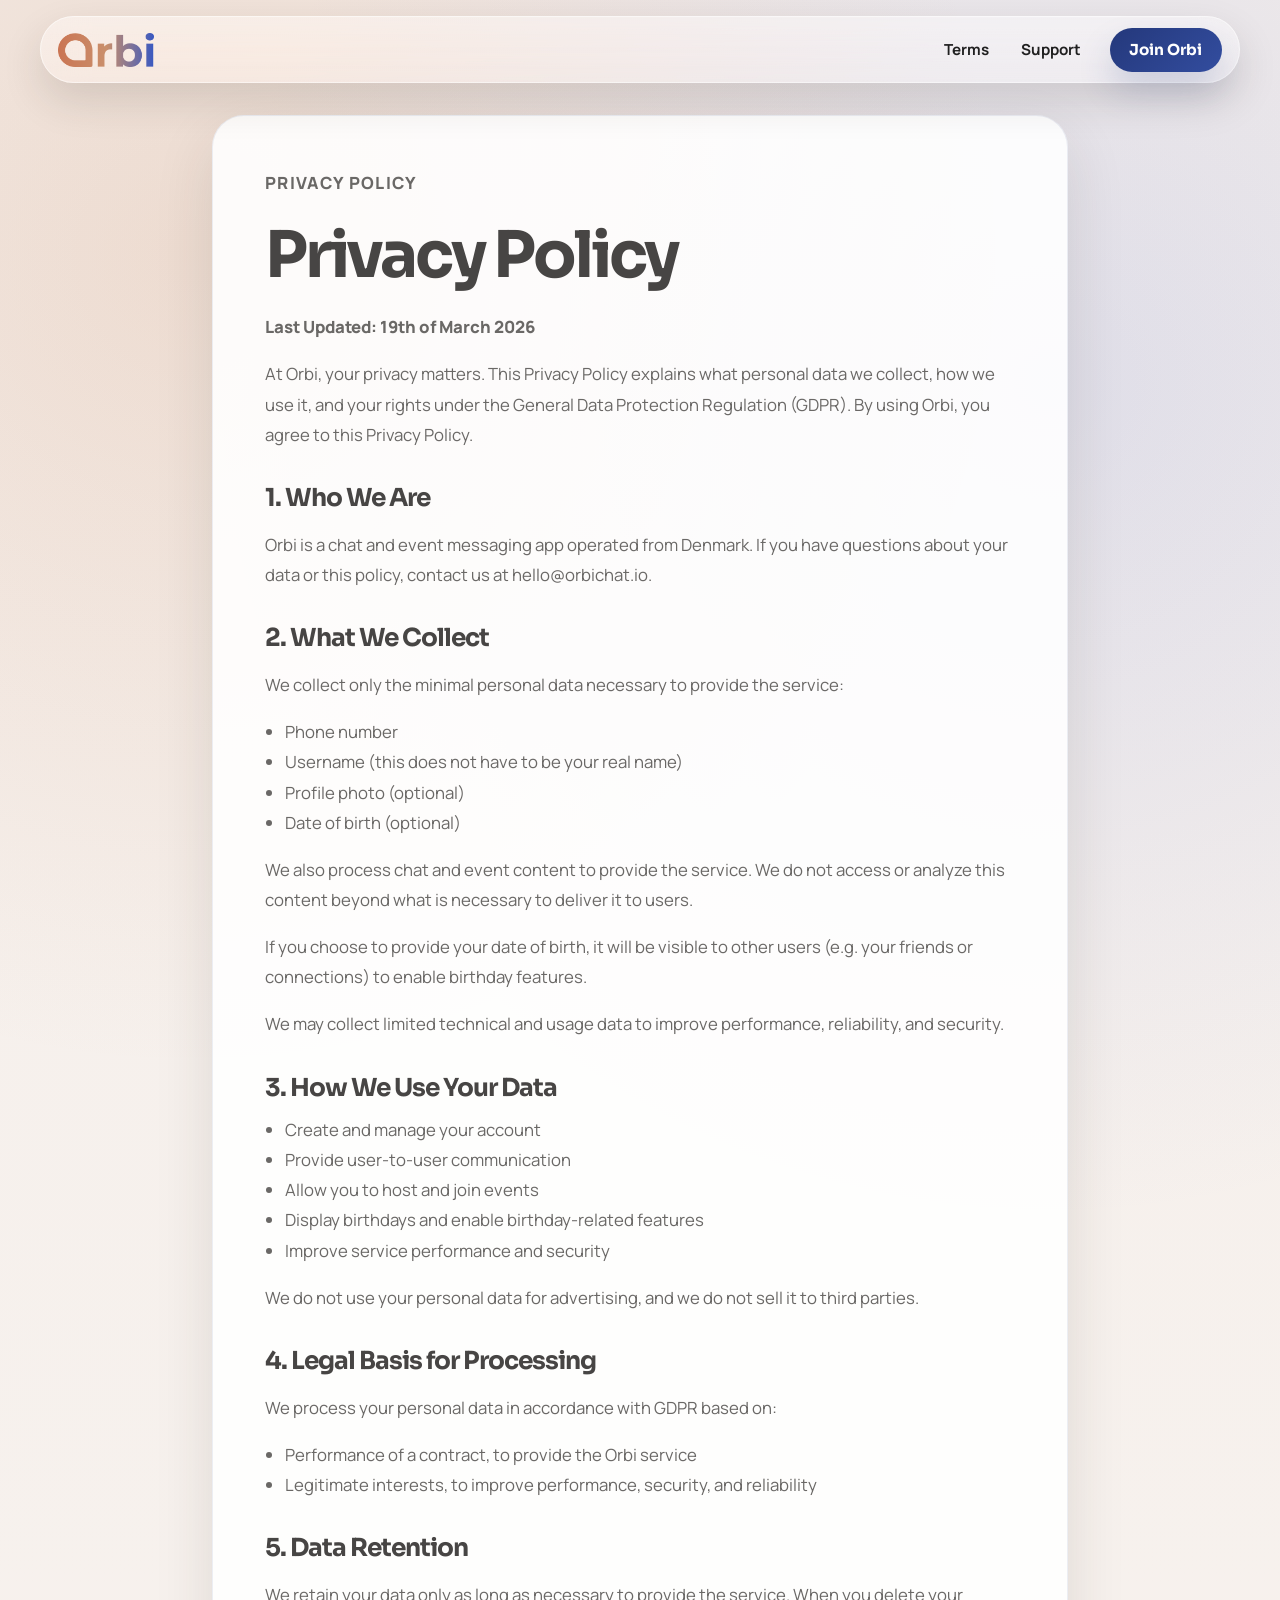
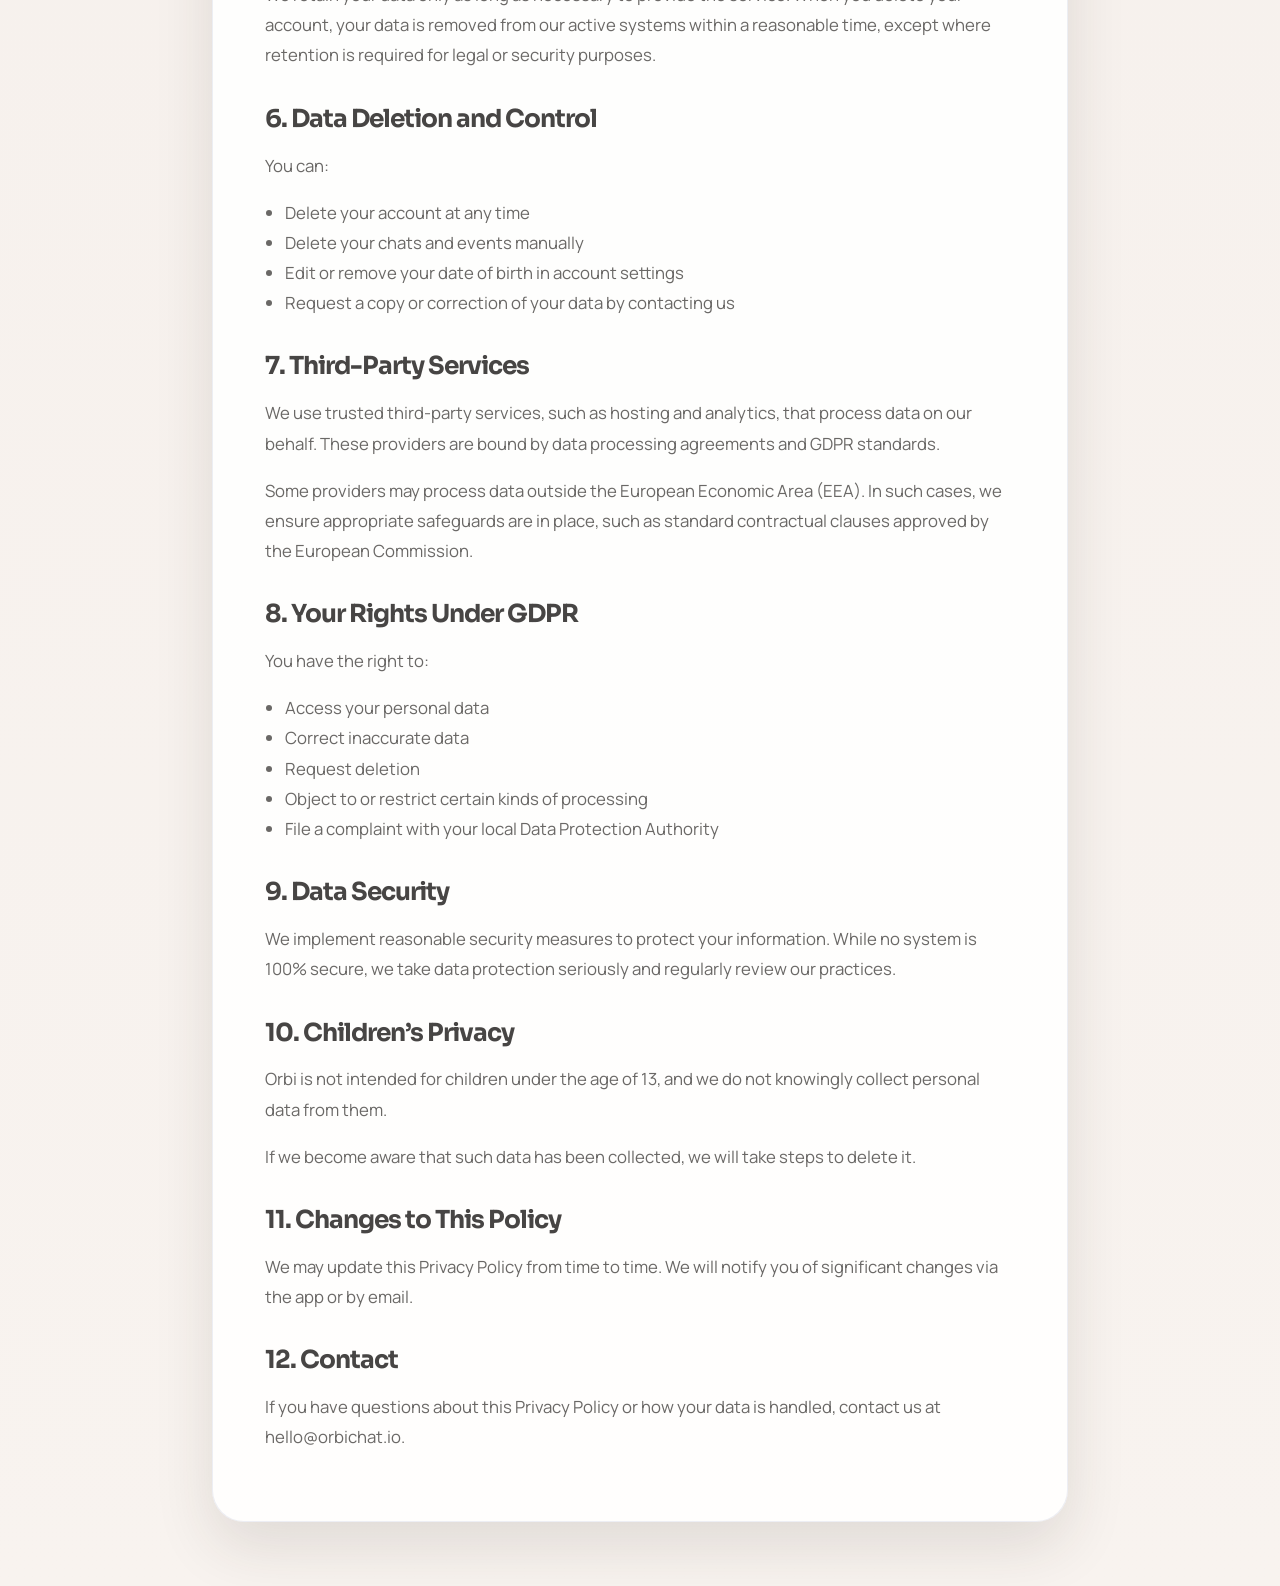
==== commit deae3d20: "edits" ====
--- a/privacy/index.html
+++ b/privacy/index.html
@@ -192,7 +192,7 @@
             </p>
             <p>
               If we become aware that such data has been collected, 
-              we will take steps to delete it
+              we will take steps to delete it.
             </p>
           </section>
 
--- a/styles.css
+++ b/styles.css
@@ -651,13 +651,19 @@
 
 .feature-carousel {
   display: grid;
-  grid-template-columns: auto minmax(0, 1fr) auto;
+  grid-template-columns: 3.5rem minmax(0, 1fr) 3.5rem;
   align-items: center;
   gap: 1rem;
   margin-top: 2rem;
+  max-width: 79rem;
+  margin-left: auto;
+  margin-right: auto;
 }
 
 .carousel-arrow {
+  display: inline-flex;
+  align-items: center;
+  justify-content: center;
   width: 3.5rem;
   height: 3.5rem;
   border: 1px solid rgba(255, 255, 255, 0.2);
@@ -677,16 +683,21 @@
 }
 
 .carousel-viewport {
+  min-width: 0;
   overflow: hidden;
 }
 
 .carousel-track {
   display: flex;
+  min-width: 0;
+  align-items: stretch;
   transition: transform 420ms ease;
 }
 
 .feature-slide {
   flex: 0 0 100%;
+  width: 100%;
+  min-width: 0;
   display: grid;
   grid-template-columns: 1.05fr 1fr;
   gap: clamp(1.5rem, 4vw, 3rem);
@@ -698,6 +709,47 @@
   background: rgba(255, 255, 255, 0.09);
 }
 
+.screenshot-feature {
+  display: block;
+  min-height: 0;
+  padding: 0;
+  border: none;
+  background: none;
+}
+
+.feature-slide-shell {
+  display: grid;
+  grid-template-columns: minmax(0, 27rem) minmax(0, 1fr);
+  gap: clamp(1.5rem, 4vw, 3rem);
+  align-items: center;
+  height: 100%;
+  min-height: 36rem;
+  padding: 1.75rem;
+  border: 1px solid rgba(255, 255, 255, 0.14);
+  border-radius: 2rem;
+  background: rgba(255, 255, 255, 0.09);
+  max-width: 71rem;
+  margin: 0 auto;
+  overflow: hidden;
+}
+
+.birthday-feature .feature-slide-shell,
+.tags-feature .feature-slide-shell,
+.backup-feature .feature-slide-shell,
+.friends-feature .feature-slide-shell,
+.messaging-feature .feature-slide-shell {
+  align-content: center;
+}
+
+.screenshot-feature .feature-visual,
+.screenshot-feature .feature-copy {
+  min-width: 0;
+}
+
+.screenshot-feature .feature-copy {
+  max-width: 32rem;
+}
+
 .feature-copy h3 {
   margin: 0 0 1rem;
   font-size: clamp(2.3rem, 4.4vw, 3.4rem);
@@ -710,9 +762,218 @@
   color: rgba(255, 255, 255, 0.86);
 }
 
+.feature-callout {
+  padding-left: 1.1rem;
+  border-left: 2px solid rgba(255, 255, 255, 0.28);
+}
+
+.feature-points {
+  display: grid;
+  gap: 1rem;
+  margin: 0;
+  padding: 0;
+  list-style: none;
+  color: rgba(255, 255, 255, 0.84);
+}
+
+.feature-points li {
+  display: grid;
+  gap: 0.35rem;
+  padding-left: 1.1rem;
+  border-left: 2px solid rgba(255, 255, 255, 0.28);
+}
+
+.feature-points strong {
+  color: #fff;
+  font-size: clamp(1rem, 1.4vw, 1.12rem);
+}
+
+.feature-points span {
+  font-size: clamp(0.9rem, 1.1vw, 1rem);
+  line-height: 1.55;
+}
+
 .feature-visual {
   position: relative;
   min-height: 19rem;
+}
+
+.screenshot-stack-visual,
+.birthday-visual,
+.tags-visual,
+.backup-visual,
+.friends-visual,
+.messaging-visual {
+  --stack-scale: 0.82;
+  position: relative;
+  width: calc(29.5rem * var(--stack-scale));
+  min-height: calc(34rem * var(--stack-scale));
+  margin: 0 auto;
+}
+
+.feature-stack-stage,
+.birthday-stage,
+.tags-stage,
+.backup-stage,
+.friends-stage,
+.messaging-stage {
+  position: relative;
+  width: calc(29.5rem * var(--stack-scale));
+  height: calc(34rem * var(--stack-scale));
+  margin: 0 auto;
+}
+
+.stacked-screen {
+  position: absolute;
+  margin: 0;
+  width: calc(13.85rem * var(--stack-scale));
+  border-radius: calc(2.15rem * var(--stack-scale));
+  overflow: hidden;
+  box-shadow: 0 28px 46px rgba(15, 22, 56, 0.28);
+}
+
+.stacked-screen img {
+  display: block;
+  width: 100%;
+  height: auto;
+}
+
+.back-screen {
+  left: calc(0.45rem * var(--stack-scale));
+  top: calc(0.45rem * var(--stack-scale));
+  transform: rotate(-8deg);
+  z-index: 1;
+}
+
+.front-screen {
+  left: calc(11.8rem * var(--stack-scale));
+  top: calc(3.85rem * var(--stack-scale));
+  transform: rotate(6deg);
+  z-index: 2;
+}
+
+.birthday-shot {
+  position: absolute;
+  left: 50%;
+  top: calc(1rem * var(--stack-scale));
+  width: calc(15.5rem * var(--stack-scale));
+  margin: 0;
+  border-radius: calc(2.45rem * var(--stack-scale));
+  overflow: hidden;
+  box-shadow: 0 28px 54px rgba(15, 22, 56, 0.32);
+  transform: translateX(-50%) rotate(-4deg);
+  z-index: 2;
+}
+
+.birthday-shot img {
+  display: block;
+  width: 100%;
+  height: auto;
+}
+
+.tags-shot {
+  position: absolute;
+  left: 50%;
+  top: calc(0.6rem * var(--stack-scale));
+  width: calc(16.2rem * var(--stack-scale));
+  margin: 0;
+  border-radius: calc(2.55rem * var(--stack-scale));
+  overflow: hidden;
+  box-shadow: 0 28px 54px rgba(15, 22, 56, 0.32);
+  transform: translateX(-50%) rotate(3deg);
+  z-index: 2;
+}
+
+.tags-shot img {
+  display: block;
+  width: 100%;
+  height: auto;
+}
+
+.backup-shot {
+  position: absolute;
+  left: 50%;
+  top: calc(0.35rem * var(--stack-scale));
+  width: calc(16rem * var(--stack-scale));
+  margin: 0;
+  border-radius: calc(2.55rem * var(--stack-scale));
+  overflow: hidden;
+  box-shadow: 0 28px 54px rgba(15, 22, 56, 0.32);
+  transform: translateX(-50%) rotate(-3deg);
+  z-index: 2;
+}
+
+.backup-shot img {
+  display: block;
+  width: 100%;
+  height: auto;
+}
+
+.friends-onboarding-shot,
+.friends-shot {
+  position: absolute;
+  margin: 0;
+  overflow: hidden;
+  box-shadow: 0 28px 54px rgba(15, 22, 56, 0.32);
+}
+
+.friends-onboarding-shot {
+  left: calc(1.4rem * var(--stack-scale));
+  top: calc(1.8rem * var(--stack-scale));
+  width: calc(13.2rem * var(--stack-scale));
+  border-radius: calc(2rem * var(--stack-scale));
+  opacity: 0.78;
+  transform: rotate(-7deg);
+  z-index: 1;
+}
+
+.friends-shot {
+  left: calc(10.7rem * var(--stack-scale));
+  top: calc(0.25rem * var(--stack-scale));
+  width: calc(15.7rem * var(--stack-scale));
+  border-radius: calc(2.55rem * var(--stack-scale));
+  transform: rotate(4deg);
+  z-index: 2;
+}
+
+.friends-onboarding-shot img,
+.friends-shot img {
+  display: block;
+  width: 100%;
+  height: auto;
+}
+
+.messaging-info-shot,
+.messaging-thread-shot {
+  position: absolute;
+  margin: 0;
+  overflow: hidden;
+  box-shadow: 0 28px 54px rgba(15, 22, 56, 0.32);
+}
+
+.messaging-info-shot {
+  left: calc(0.45rem * var(--stack-scale));
+  top: calc(0.45rem * var(--stack-scale));
+  width: calc(13.85rem * var(--stack-scale));
+  border-radius: calc(2.15rem * var(--stack-scale));
+  transform: rotate(-8deg);
+  z-index: 1;
+}
+
+.messaging-thread-shot {
+  left: calc(11.8rem * var(--stack-scale));
+  top: calc(3.85rem * var(--stack-scale));
+  width: calc(13.85rem * var(--stack-scale));
+  border-radius: calc(2.15rem * var(--stack-scale));
+  transform: rotate(6deg);
+  z-index: 2;
+}
+
+.messaging-info-shot img,
+.messaging-thread-shot img {
+  display: block;
+  width: 100%;
+  height: auto;
 }
 
 .tilted-phone,
@@ -809,6 +1070,7 @@
   font-size: 0.9rem;
   font-weight: 700;
   line-height: 1.5;
+  z-index: 3;
 }
 
 .left-card {
@@ -819,6 +1081,154 @@
 .right-card {
   right: 0;
   top: 4rem;
+}
+
+.events-chip {
+  max-width: none;
+  border-radius: 999px;
+  background: rgba(255, 255, 255, 0.92);
+  color: #24387b;
+  font-size: 0.85rem;
+  letter-spacing: 0.02em;
+  box-shadow: 0 14px 28px rgba(15, 22, 56, 0.24);
+}
+
+.top-chip {
+  left: calc(20.2rem * var(--stack-scale));
+  top: calc(0.75rem * var(--stack-scale));
+}
+
+.glance-chip {
+  left: calc(16.6rem * var(--stack-scale));
+  min-width: calc(11.4rem * var(--stack-scale));
+  text-align: center;
+  white-space: nowrap;
+}
+
+.bottom-chip {
+  left: calc(1.15rem * var(--stack-scale));
+  top: calc(21.25rem * var(--stack-scale));
+}
+
+.birthday-chip {
+  max-width: none;
+  border-radius: 999px;
+  background: rgba(255, 248, 240, 0.94);
+  color: #9a4f2e;
+  font-size: 0.83rem;
+  letter-spacing: 0.02em;
+  box-shadow: 0 14px 32px rgba(26, 36, 84, 0.2);
+}
+
+.birthday-chip-top {
+  left: calc(17.3rem * var(--stack-scale));
+  top: calc(2.6rem * var(--stack-scale));
+  min-width: calc(11.2rem * var(--stack-scale));
+  text-align: center;
+  white-space: nowrap;
+}
+
+.birthday-chip-bottom {
+  left: calc(0.9rem * var(--stack-scale));
+  top: calc(24.1rem * var(--stack-scale));
+}
+
+.birthday-burst {
+  position: absolute;
+  font-size: calc(4.35rem * var(--stack-scale));
+  line-height: 1;
+  filter: drop-shadow(0 12px 18px rgba(18, 30, 78, 0.2));
+  z-index: 3;
+}
+
+.birthday-burst-left {
+  left: calc(2.2rem * var(--stack-scale));
+  top: calc(4.5rem * var(--stack-scale));
+}
+
+.birthday-burst-right {
+  left: calc(22.8rem * var(--stack-scale));
+  top: calc(19.8rem * var(--stack-scale));
+}
+
+.tags-chip {
+  max-width: none;
+  border-radius: 999px;
+  background: rgba(255, 255, 255, 0.94);
+  color: #24387b;
+  font-size: 0.86rem;
+  letter-spacing: 0.02em;
+  box-shadow: 0 14px 32px rgba(26, 36, 84, 0.2);
+}
+
+.tags-chip-top {
+  left: calc(4rem * var(--stack-scale));
+  top: calc(5.2rem * var(--stack-scale));
+}
+
+.tags-chip-bottom {
+  left: calc(17.2rem * var(--stack-scale));
+  top: calc(24.2rem * var(--stack-scale));
+}
+
+.backup-chip {
+  max-width: none;
+  border-radius: 999px;
+  background: rgba(255, 255, 255, 0.94);
+  color: #24387b;
+  font-size: 0.86rem;
+  letter-spacing: 0.02em;
+  box-shadow: 0 14px 32px rgba(26, 36, 84, 0.2);
+}
+
+.backup-chip-top {
+  left: calc(4.4rem * var(--stack-scale));
+  top: calc(4.8rem * var(--stack-scale));
+}
+
+.backup-chip-bottom {
+  left: calc(16.8rem * var(--stack-scale));
+  top: calc(24rem * var(--stack-scale));
+}
+
+.friends-chip {
+  max-width: none;
+  border-radius: 999px;
+  background: rgba(255, 255, 255, 0.94);
+  color: #24387b;
+  font-size: 0.86rem;
+  letter-spacing: 0.02em;
+  box-shadow: 0 14px 32px rgba(26, 36, 84, 0.2);
+}
+
+.friends-chip-top {
+  left: calc(2.6rem * var(--stack-scale));
+  top: calc(5rem * var(--stack-scale));
+}
+
+.friends-chip-bottom {
+  left: calc(16.7rem * var(--stack-scale));
+  top: calc(24.2rem * var(--stack-scale));
+}
+
+.messaging-chip {
+  max-width: none;
+  border-radius: 999px;
+  background: rgba(255, 255, 255, 0.94);
+  color: #24387b;
+  font-size: 0.86rem;
+  letter-spacing: 0.02em;
+  box-shadow: 0 14px 32px rgba(26, 36, 84, 0.2);
+}
+
+.messaging-chip-top {
+  left: calc(16.6rem * var(--stack-scale));
+  top: calc(0.75rem * var(--stack-scale));
+}
+
+.messaging-chip-bottom {
+  left: calc(1.15rem * var(--stack-scale));
+  top: calc(21.25rem * var(--stack-scale));
 }
 
 .carousel-dots {
@@ -1156,13 +1566,63 @@
   }
 
   .feature-carousel {
-    grid-template-columns: 3.25rem minmax(0, 1fr) 3.25rem;
+    grid-template-columns: 3rem minmax(0, 1fr) 3rem;
     gap: 0.75rem;
+    align-items: center;
   }
 
   .carousel-arrow {
-    justify-self: stretch;
-    align-self: center;
+    display: inline-flex;
+    width: 3rem;
+    height: 3rem;
+    font-size: 1.75rem;
+  }
+
+  .feature-slide {
+    padding: 1.5rem;
+    align-items: start;
+  }
+
+  .feature-slide.screenshot-feature {
+    padding: 0;
+  }
+
+  .feature-slide-shell {
+    display: flex;
+    flex-direction: column;
+    gap: 2.15rem;
+    align-items: center;
+    min-height: 0;
+    max-width: 48rem;
+    padding: 1.75rem;
+  }
+
+  .birthday-feature .feature-slide-shell,
+  .tags-feature .feature-slide-shell,
+  .backup-feature .feature-slide-shell,
+  .friends-feature .feature-slide-shell,
+  .messaging-feature .feature-slide-shell {
+    justify-content: center;
+  }
+
+  .screenshot-stack-visual,
+  .birthday-visual,
+  .tags-visual,
+  .backup-visual,
+  .friends-visual,
+  .messaging-visual {
+    --stack-scale: 0.74;
+    width: min(100%, calc(29.5rem * var(--stack-scale)));
+    min-height: calc(34rem * var(--stack-scale));
+    margin-bottom: 0.75rem;
+  }
+
+  .screenshot-feature .feature-copy {
+    max-width: 36rem;
+  }
+
+  .carousel-dots {
+    margin-top: 1.4rem;
   }
 }
 
@@ -1284,8 +1744,21 @@
     padding-right: 0;
   }
 
-  .feature-slide {
+  .feature-slide-shell {
     padding: 1.5rem;
+    gap: 2rem;
+  }
+
+  .screenshot-stack-visual,
+  .birthday-visual,
+  .tags-visual,
+  .backup-visual,
+  .friends-visual,
+  .messaging-visual {
+    --stack-scale: 0.68;
+    width: min(100%, calc(29.5rem * var(--stack-scale)));
+    min-height: calc(34rem * var(--stack-scale));
+    margin-bottom: 0.75rem;
   }
 
   .feature-carousel {
@@ -1301,6 +1774,41 @@
     display: none;
     width: 3rem;
     height: 3rem;
+  }
+
+  .carousel-dots {
+    margin-top: 1.4rem;
+  }
+}
+
+@media (max-width: 560px) {
+  .feature-slide-shell {
+    width: 100%;
+    padding: 1.25rem;
+    gap: 1.75rem;
+  }
+
+  .screenshot-stack-visual,
+  .birthday-visual,
+  .tags-visual,
+  .backup-visual,
+  .friends-visual,
+  .messaging-visual {
+    --stack-scale: 0.54;
+    width: min(100%, calc(29.5rem * var(--stack-scale)));
+    min-height: calc(34rem * var(--stack-scale));
+    margin-bottom: 0.5rem;
+  }
+}
+
+@media (max-width: 360px) {
+  .screenshot-stack-visual,
+  .birthday-visual,
+  .tags-visual,
+  .backup-visual,
+  .friends-visual,
+  .messaging-visual {
+    --stack-scale: 0.45;
   }
 }
 
